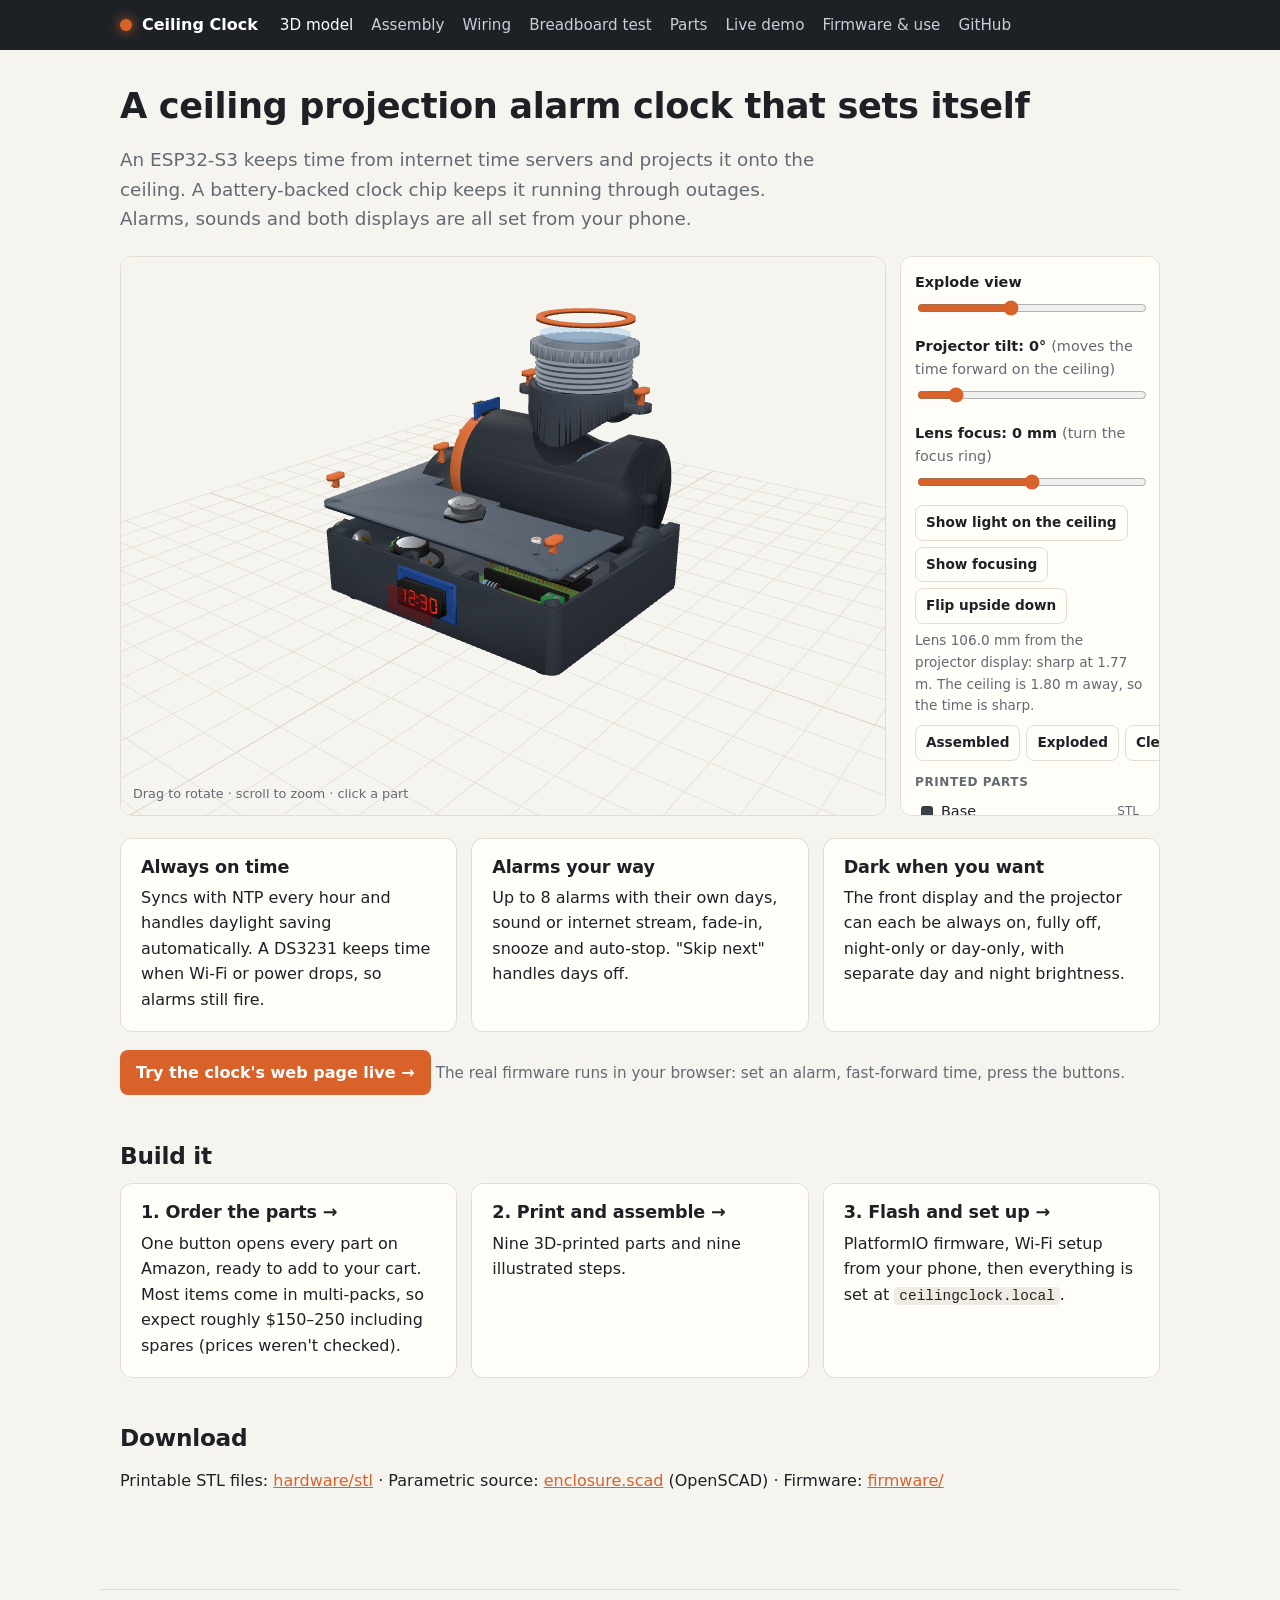
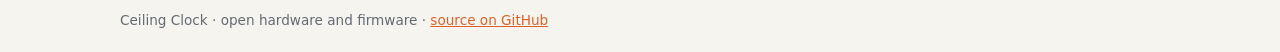
==== docs/index.html @ 02813c8c "Enclosure: TM1637 projector display in the barrel; no LED, ring or dome The display holder takes a 0" ====
<!DOCTYPE html>
<html lang="en"><head>
<meta charset="utf-8"><meta name="viewport" content="width=device-width,initial-scale=1">
<title>Ceiling Clock: a Wi-Fi ceiling projection alarm clock</title>
<meta name="description" content="Build a Wi-Fi synced ceiling projection alarm clock with an ESP32-S3: 3D model, assembly steps, wiring and parts list.">
<link rel="stylesheet" href="style.css?v=20261030v">
<script type="importmap">{"imports":{"three":"./vendor/three.module.min.js","three/addons/":"./vendor/addons/"}}</script>
</head><body>
<header class="site"><div class="in">
<a class="brand" href="index.html"><span class="dot"></span>Ceiling Clock</a>
<nav><a href="index.html" class="on">3D model</a><a href="assembly.html">Assembly</a><a href="wiring.html">Wiring</a><a href="breadboard.html">Breadboard test</a><a href="parts.html">Parts</a><a href="demo/">Live demo</a><a href="firmware.html">Firmware &amp; use</a><a href="https://github.com/ScottYates/ceilingclock">GitHub</a></nav>
</div></header>
<main>
<h1>A ceiling projection alarm clock that sets itself</h1>
<p class="lead">An ESP32-S3 keeps time from internet time servers and projects it onto the ceiling. A battery-backed clock chip keeps it running through outages. Alarms, sounds and both displays are all set from your phone.</p>

<div class="viewer-wrap">
  <div class="viewer" id="viewer"><div class="loading" id="loading">Loading 3D model…</div><div class="hint">Drag to rotate · scroll to zoom · click a part</div></div>
  <div class="panel">
    <label class="range" for="explode">Explode view</label>
    <input type="range" id="explode" min="0" max="100" value="0">
    <label class="range" for="tilt" style="margin-top:12px">Projector tilt: <b id="tiltv">0°</b> <span style="font-weight:400;color:var(--mut)">(moves the time forward on the ceiling)</span></label>
    <input type="range" id="tilt" min="-5" max="30" step="5" value="0">
    <label class="range" for="focus" style="margin-top:12px">Lens focus: <b id="focusv">0 mm</b> <span style="font-weight:400;color:var(--mut)">(turn the focus ring)</span></label>
    <input type="range" id="focus" min="-5" max="5" step="0.5" value="0">
    <div style="display:flex;gap:6px;margin-top:8px;flex-wrap:wrap">
      <button class="btn ghost" id="bBeam" style="padding:6px 10px;font-size:.85rem">Show light on the ceiling</button>
      <button class="btn ghost" id="bFocus" style="padding:6px 10px;font-size:.85rem">Show focusing</button>
      <button class="btn ghost" id="bFlip" style="padding:6px 10px;font-size:.85rem">Flip upside down</button>
    </div>
    <p id="optics" style="font-size:.85rem;color:var(--mut);margin:6px 0 0"></p>
    <div style="display:flex;gap:6px;margin-top:8px">
      <button class="btn ghost" id="bAsm" style="padding:6px 10px;font-size:.85rem">Assembled</button>
      <button class="btn ghost" id="bExp" style="padding:6px 10px;font-size:.85rem">Exploded</button>
      <button class="btn ghost" id="bClr" style="padding:6px 10px;font-size:.85rem">Clear</button>
    </div>
    <ul class="legend" id="legend"></ul>
  </div>
</div>

<div class="grid3">
  <div class="card"><h3>Always on time</h3>Syncs with NTP every hour and handles daylight saving automatically. A DS3231 keeps time when Wi-Fi or power drops, so alarms still fire.</div>
  <div class="card"><h3>Alarms your way</h3>Up to 8 alarms with their own days, sound or internet stream, fade-in, snooze and auto-stop. "Skip next" handles days off.</div>
  <div class="card"><h3>Dark when you want</h3>The front display and the projector can each be always on, fully off, night-only or day-only, with separate day and night brightness.</div>
</div>

<p style="margin:18px 0"><a class="btn" href="demo/">Try the clock's web page live →</a> <span style="color:var(--mut);font-size:.95rem">The real firmware runs in your browser: set an alarm, fast-forward time, press the buttons.</span></p>

<h2>Build it</h2>
<div class="grid3">
  <a class="card" href="parts.html" style="text-decoration:none;color:inherit"><h3>1. Order the parts →</h3>One button opens every part on Amazon, ready to add to your cart. Most items come in multi-packs, so expect roughly $150–250 including spares (prices weren't checked).</a>
  <a class="card" href="assembly.html" style="text-decoration:none;color:inherit"><h3>2. Print and assemble →</h3>Nine 3D-printed parts and nine illustrated steps.</a>
  <a class="card" href="firmware.html" style="text-decoration:none;color:inherit"><h3>3. Flash and set up →</h3>PlatformIO firmware, Wi-Fi setup from your phone, then everything is set at <code>ceilingclock.local</code>.</a>
</div>

<h2>Download</h2>
<p>Printable STL files: <a href="https://github.com/ScottYates/ceilingclock/tree/main/hardware/stl">hardware/stl</a> · Parametric source: <a href="https://github.com/ScottYates/ceilingclock/blob/main/hardware/enclosure.scad">enclosure.scad</a> (OpenSCAD) · Firmware: <a href="https://github.com/ScottYates/ceilingclock/tree/main/firmware">firmware/</a></p>
</main>
<footer>Ceiling Clock · open hardware and firmware · <a href="https://github.com/ScottYates/ceilingclock">source on GitHub</a></footer>

<script type="module">
import { createViewer } from './js/viewer.js?v=20261114';
import { PARTS } from './js/parts.js?v=20261114';
import { STEPS } from './js/steps.js?v=20261114';
import { optics } from './js/optics.js?v=20261114';

const v = createViewer(document.getElementById('viewer'));
const ex = document.getElementById('explode');
const legend = document.getElementById('legend');
let selected = null;

const groups = [['Printed parts', 'print'], ['Electronics & optics', 'part']];
for (const [title, kind] of groups) {
  const h = document.createElement('h4'); h.textContent = title; legend.appendChild(h);
  for (const [name, p] of Object.entries(PARTS)) {
    if (p.kind !== kind) continue;
    const li = document.createElement('li');
    li.dataset.name = name;
    li.innerHTML = `<span class="sw" style="background:#${p.color.toString(16).padStart(6, '0')}"></span>${p.label}` +
      (kind === 'print' ? `<a class="k" href="https://github.com/ScottYates/ceilingclock/blob/main/hardware/stl/${p.stl || name}.stl" title="View STL" onclick="event.stopPropagation()">STL</a>` : '');
    li.onclick = () => select(selected === name ? null : name);
    legend.appendChild(li);
  }
}
function select(name) {
  selected = name;
  v.setState({ highlight: name ? [name] : [] });
  legend.querySelectorAll('li').forEach((li) => li.classList.toggle('on', li.dataset.name === name));
}
v.onPick((name) => select(name && name !== selected ? name : null));
ex.oninput = () => v.setState({ explode: ex.value / 100 });
const tl = document.getElementById('tilt'), tv = document.getElementById('tiltv');
const fo = document.getElementById('focus'), fv = document.getElementById('focusv');
function showOptics() {
  const o = optics(v.focus, v.tilt);
  document.getElementById('optics').textContent = `Lens ${o.v.toFixed(1)} mm from the projector display: sharp at ${(o.sharpAt / 1000).toFixed(2)} m. ` +
    `The ceiling is ${(o.D / 1000).toFixed(2)} m away, so the time is ${o.verdict}` + (v.tilt ? ` and lands ${Math.round(o.forward / 10)} cm forward.` : '.');
  document.getElementById('bBeam').textContent = v.beam ? 'Hide the light' : 'Show light on the ceiling';
}
const showTilt = (d) => { tl.value = d; tv.textContent = d + '°'; showOptics(); };
const showFocus = (f) => { fo.value = f; fv.textContent = (f > 0 ? '+' : '') + f + ' mm'; showOptics(); };
tl.oninput = () => { v.setState({ tilt: +tl.value }); showTilt(+tl.value); };
fo.oninput = () => { v.setState({ focus: +fo.value }); showFocus(+fo.value); };
const BEAM_CAM = { camera: [2500, 450, 2900], target: [0, 1000, 250] };
document.getElementById('bBeam').onclick = () => {
  const on = !v.beam;
  v.setState(on ? { beam: true, explode: 0, ...BEAM_CAM } : { beam: false, camera: [300, 250, 390], target: [0, 40, 0] });
  ex.value = 0; showOptics();
};
// Flip upside down: same as the clock's "Flip projection" button; shows the light so you can see it turn
document.getElementById('bFlip').onclick = () => {
  const s = { flip: !v.flip };
  if (!v.beam) Object.assign(s, { beam: true, explode: 0, ...BEAM_CAM });
  v.setState(s); ex.value = 0;
  document.getElementById('bFlip').textContent = v.flip ? 'Flip back upright' : 'Flip upside down';
  showOptics();
};
// Show focusing: the light on the ceiling, then the sleeve slides from blurry to sharp
let focusAnim = null;
document.getElementById('bFocus').onclick = () => {
  cancelAnimationFrame(focusAnim);
  v.setState({ beam: true, explode: 0, ...BEAM_CAM }); ex.value = 0;
  const path = [[0, 4], [1400, -3], [2600, 1.5], [3500, -0.8], [4200, 0]];   // overshoot and settle, like turning by hand
  const t0 = performance.now();
  const step = () => {
    const t = performance.now() - t0;
    let f = 0;
    for (let i = 1; i < path.length; i++) if (t <= path[i][0]) { const [ta, fa] = path[i - 1], [tb, fb] = path[i]; const k = (t - ta) / (tb - ta); f = fa + (fb - fa) * (0.5 - Math.cos(Math.PI * k) / 2); break; }
    if (t > path[path.length - 1][0]) f = 0;
    f = Math.round(f * 10) / 10;
    v.setState({ focus: f }); showFocus(f);
    if (t <= path[path.length - 1][0]) focusAnim = requestAnimationFrame(step);
  };
  step();
};
const anim = (to) => { v.setState({ explode: to, animate: true }); ex.value = to * 100; };
document.getElementById('bAsm').onclick = () => anim(0);
document.getElementById('bExp').onclick = () => anim(1);
document.getElementById('bClr').onclick = () => select(null);

v.ready.then(() => {
  document.getElementById('loading').remove();
  // index.html#step=N shows assembly step N (used by the assembly page's "Open in 3D" links)
  const m = location.hash.match(/step=(\d+)/);
  if (m && STEPS[+m[1]]) { const s = STEPS[+m[1]].view; v.setState({ tilt: 0, focus: 0, beam: false, ...s }); ex.value = s.explode * 100; showTilt(s.tilt || 0); showFocus(s.focus || 0); }
  else { showOptics(); setTimeout(() => anim(0.4), 400); }
  window.__viewerReady = true;
}).catch((e) => { document.getElementById('loading').textContent = 'Could not load the 3D model: ' + e.message; });
window.__viewer = v;
window.__steps = STEPS;
</script>
</body></html>
---- docs/style.css ----
:root {
  --bg: #f6f4ef; --paper: #fffdf8; --ink: #1d2126; --mut: #626a73; --line: #e2ddd2;
  --acc: #d9622b; --acc-ink: #fff; --code: #efebe2; --ok: #2f8f5b; --warn: #a15c00;
  --max: 1080px;
}
* { box-sizing: border-box; }
html { -webkit-text-size-adjust: 100%; }
body { margin: 0; background: var(--bg); color: var(--ink); font: 16px/1.6 ui-sans-serif, system-ui, -apple-system, "Segoe UI", sans-serif; }
a { color: var(--acc); }
code { background: var(--code); padding: 1px 5px; border-radius: 4px; font-size: .9em; }
h1, h2, h3 { line-height: 1.2; letter-spacing: -.01em; }
h1 { font-size: 2.2rem; margin: .2em 0 .3em; }
h2 { font-size: 1.45rem; margin: 2em 0 .6em; }
h3 { font-size: 1.1rem; margin: 1.5em 0 .4em; }
table { border-collapse: collapse; width: 100%; font-size: .93rem; background: var(--paper); }
th, td { text-align: left; padding: 8px 10px; border-bottom: 1px solid var(--line); vertical-align: top; }
th { font-weight: 600; color: var(--mut); font-size: .8rem; text-transform: uppercase; letter-spacing: .04em; }

header.site { background: var(--ink); color: #fff; }
header.site .in { max-width: var(--max); margin: auto; padding: 12px 20px; display: flex; gap: 22px; align-items: center; flex-wrap: wrap; }
header.site .brand { font-weight: 700; color: #fff; text-decoration: none; display: flex; align-items: center; gap: 10px; }
header.site .brand span.dot { width: 12px; height: 12px; border-radius: 50%; background: var(--acc); box-shadow: 0 0 12px var(--acc); }
header.site nav { display: flex; gap: 18px; flex-wrap: wrap; }
header.site nav a { color: #c9ced6; text-decoration: none; font-size: .95rem; }
header.site nav a:hover, header.site nav a.on { color: #fff; }

main { max-width: var(--max); margin: auto; padding: 28px 20px 80px; }
.lead { font-size: 1.15rem; color: var(--mut); max-width: 720px; }
.card { background: var(--paper); border: 1px solid var(--line); border-radius: 12px; padding: 18px 20px; }
.grid3 { display: grid; grid-template-columns: repeat(auto-fit, minmax(220px, 1fr)); gap: 14px; }
.grid3 .card h3 { margin-top: 0; }
.btn { display: inline-block; background: var(--acc); color: var(--acc-ink); padding: 10px 16px; border-radius: 8px; text-decoration: none; font-weight: 600; border: 0; font: inherit; font-weight: 600; cursor: pointer; }
.btn.ghost { background: transparent; color: var(--ink); border: 1px solid var(--line); }
.note { border-left: 3px solid var(--warn); background: #fbf3e4; padding: 10px 14px; border-radius: 0 8px 8px 0; font-size: .95rem; }

/* 3D viewer */
.viewer-wrap { display: grid; grid-template-columns: 1fr 260px; gap: 14px; margin: 22px 0; }
.viewer { position: relative; height: 560px; border-radius: 12px; overflow: hidden; border: 1px solid var(--line); background: var(--bg); }
.viewer canvas { display: block; touch-action: none; }
.viewer .hint { position: absolute; left: 12px; bottom: 10px; font-size: .8rem; color: var(--mut); pointer-events: none; }
.viewer .loading { position: absolute; inset: 0; display: grid; place-items: center; color: var(--mut); }
.panel { background: var(--paper); border: 1px solid var(--line); border-radius: 12px; padding: 14px; font-size: .9rem; max-height: 560px; overflow: auto; }
.panel label.range { display: block; font-weight: 600; margin-bottom: 4px; }
.panel input[type=range] { width: 100%; accent-color: var(--acc); }
.legend { list-style: none; margin: 10px 0 0; padding: 0; }
.legend li { display: flex; align-items: center; gap: 8px; padding: 4px 6px; border-radius: 6px; cursor: pointer; }
.legend li:hover, .legend li.on { background: #f1ece2; }
.legend .sw { width: 12px; height: 12px; border-radius: 3px; flex: none; border: 1px solid rgba(0,0,0,.15); }
.legend .k { margin-left: auto; color: var(--mut); font-size: .75rem; }
.legend h4 { margin: 12px 0 4px; font-size: .75rem; text-transform: uppercase; letter-spacing: .05em; color: var(--mut); }

/* steps */
.step { display: grid; grid-template-columns: 420px 1fr; gap: 24px; padding: 26px 0; border-top: 1px solid var(--line); }
.step img { width: 100%; border-radius: 10px; border: 1px solid var(--line); background: var(--paper); }
.step .num { color: var(--acc); font-weight: 700; font-size: .85rem; letter-spacing: .05em; text-transform: uppercase; }
.step h2 { margin: .1em 0 .5em; }
.step ul, .step ol { padding-left: 1.3em; }
.step li { margin: .3em 0; }

/* parts */
.cartbar { position: sticky; top: 0; z-index: 2; background: var(--paper); border: 1px solid var(--line); border-radius: 12px; padding: 12px 16px; display: flex; gap: 14px; align-items: center; flex-wrap: wrap; margin: 18px 0; }
.cartbar .sum { color: var(--mut); }
tr.off td { color: #a6a9ad; }
td.chk { width: 34px; }
td .alt { color: var(--mut); font-size: .82rem; }

.wiring svg { width: 100%; height: auto; background: var(--paper); border: 1px solid var(--line); border-radius: 12px; }

footer { max-width: var(--max); margin: auto; padding: 20px; color: var(--mut); font-size: .85rem; border-top: 1px solid var(--line); }

@media (max-width: 860px) {
  .viewer-wrap { grid-template-columns: 1fr; }
  .viewer { height: 420px; }
  .panel { max-height: none; }
  .step { grid-template-columns: 1fr; }
}
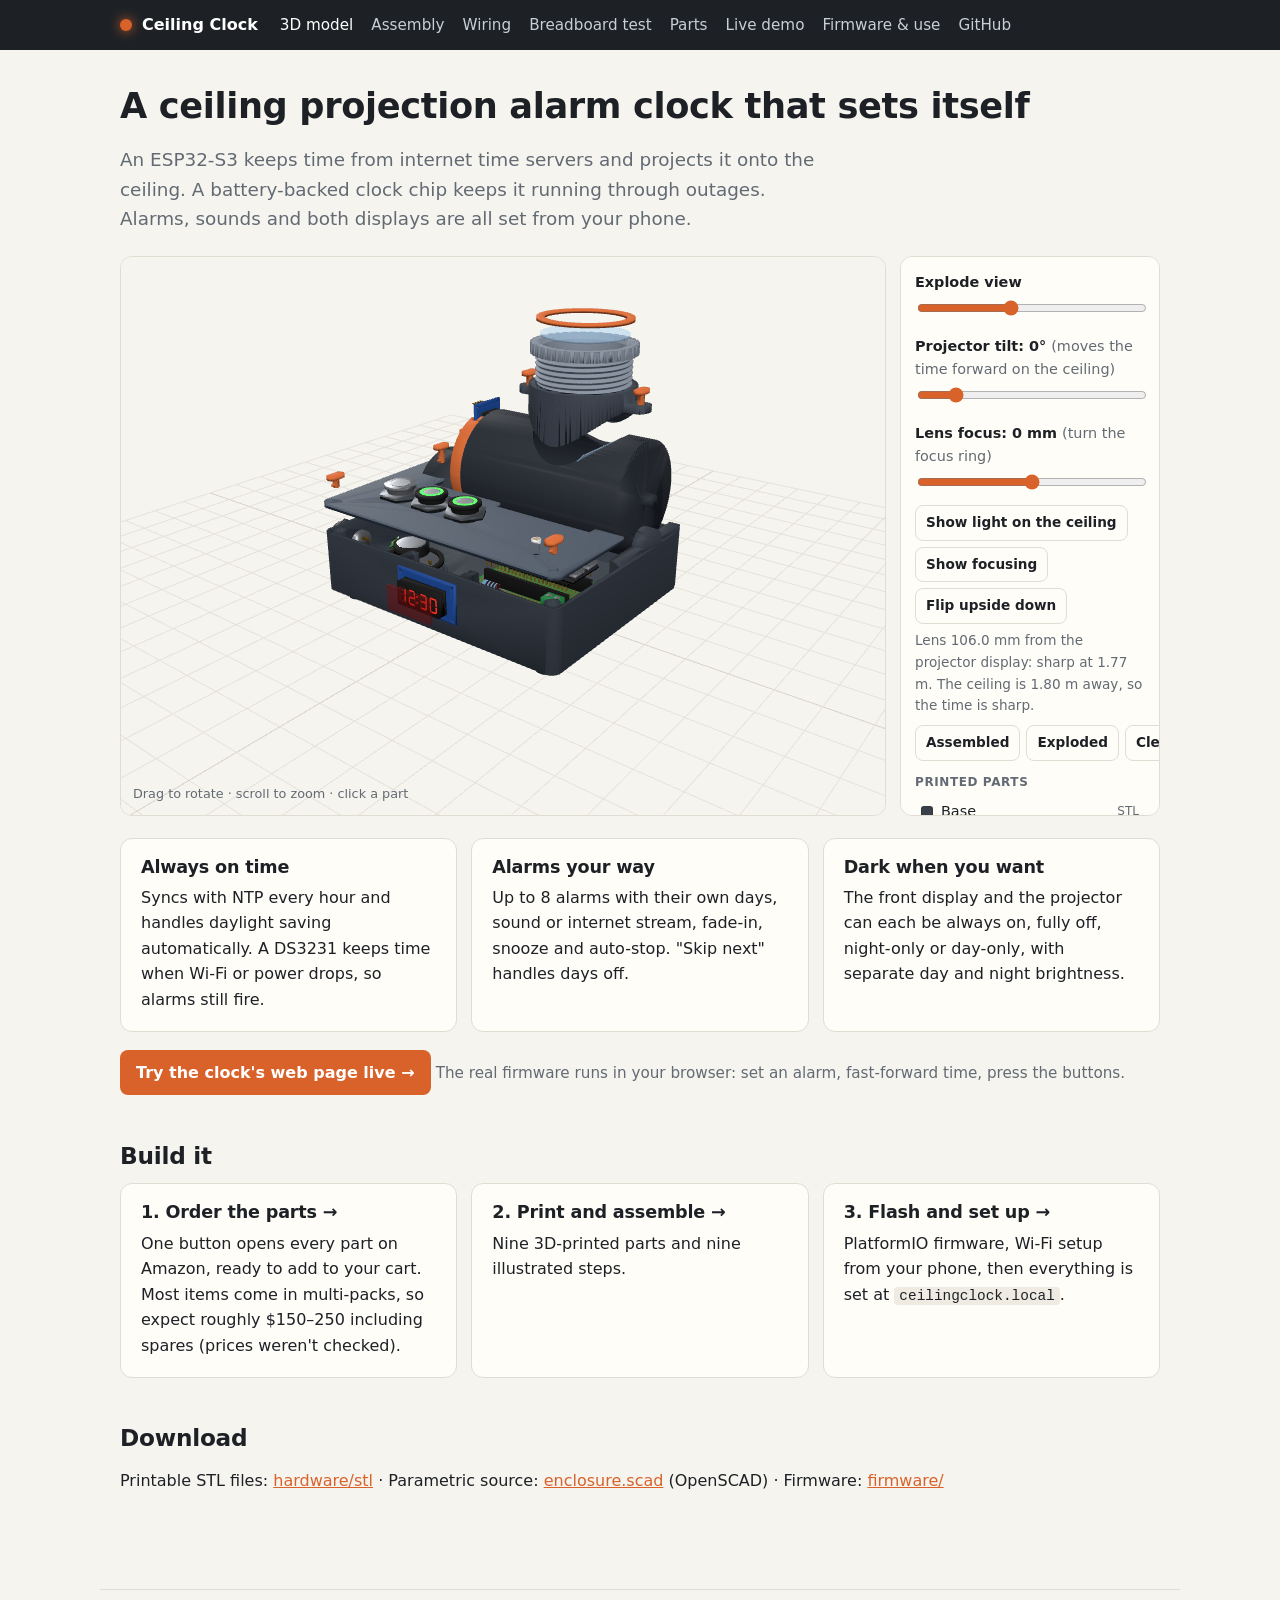
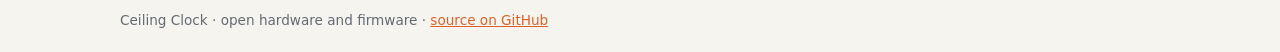
==== commit 8b65b8ea: "Alarm buttons in the build guides, parts list and case Breadboard guide: a new step wires two push b" ====
--- a/docs/index.html
+++ b/docs/index.html
@@ -59,10 +59,10 @@
 <footer>Ceiling Clock · open hardware and firmware · <a href="https://github.com/ScottYates/ceilingclock">source on GitHub</a></footer>
 
 <script type="module">
-import { createViewer } from './js/viewer.js?v=20261114';
-import { PARTS } from './js/parts.js?v=20261114';
-import { STEPS } from './js/steps.js?v=20261114';
-import { optics } from './js/optics.js?v=20261114';
+import { createViewer } from './js/viewer.js?v=20261115';
+import { PARTS } from './js/parts.js?v=20261115';
+import { STEPS } from './js/steps.js?v=20261115';
+import { optics } from './js/optics.js?v=20261115';
 
 const v = createViewer(document.getElementById('viewer'));
 const ex = document.getElementById('explode');
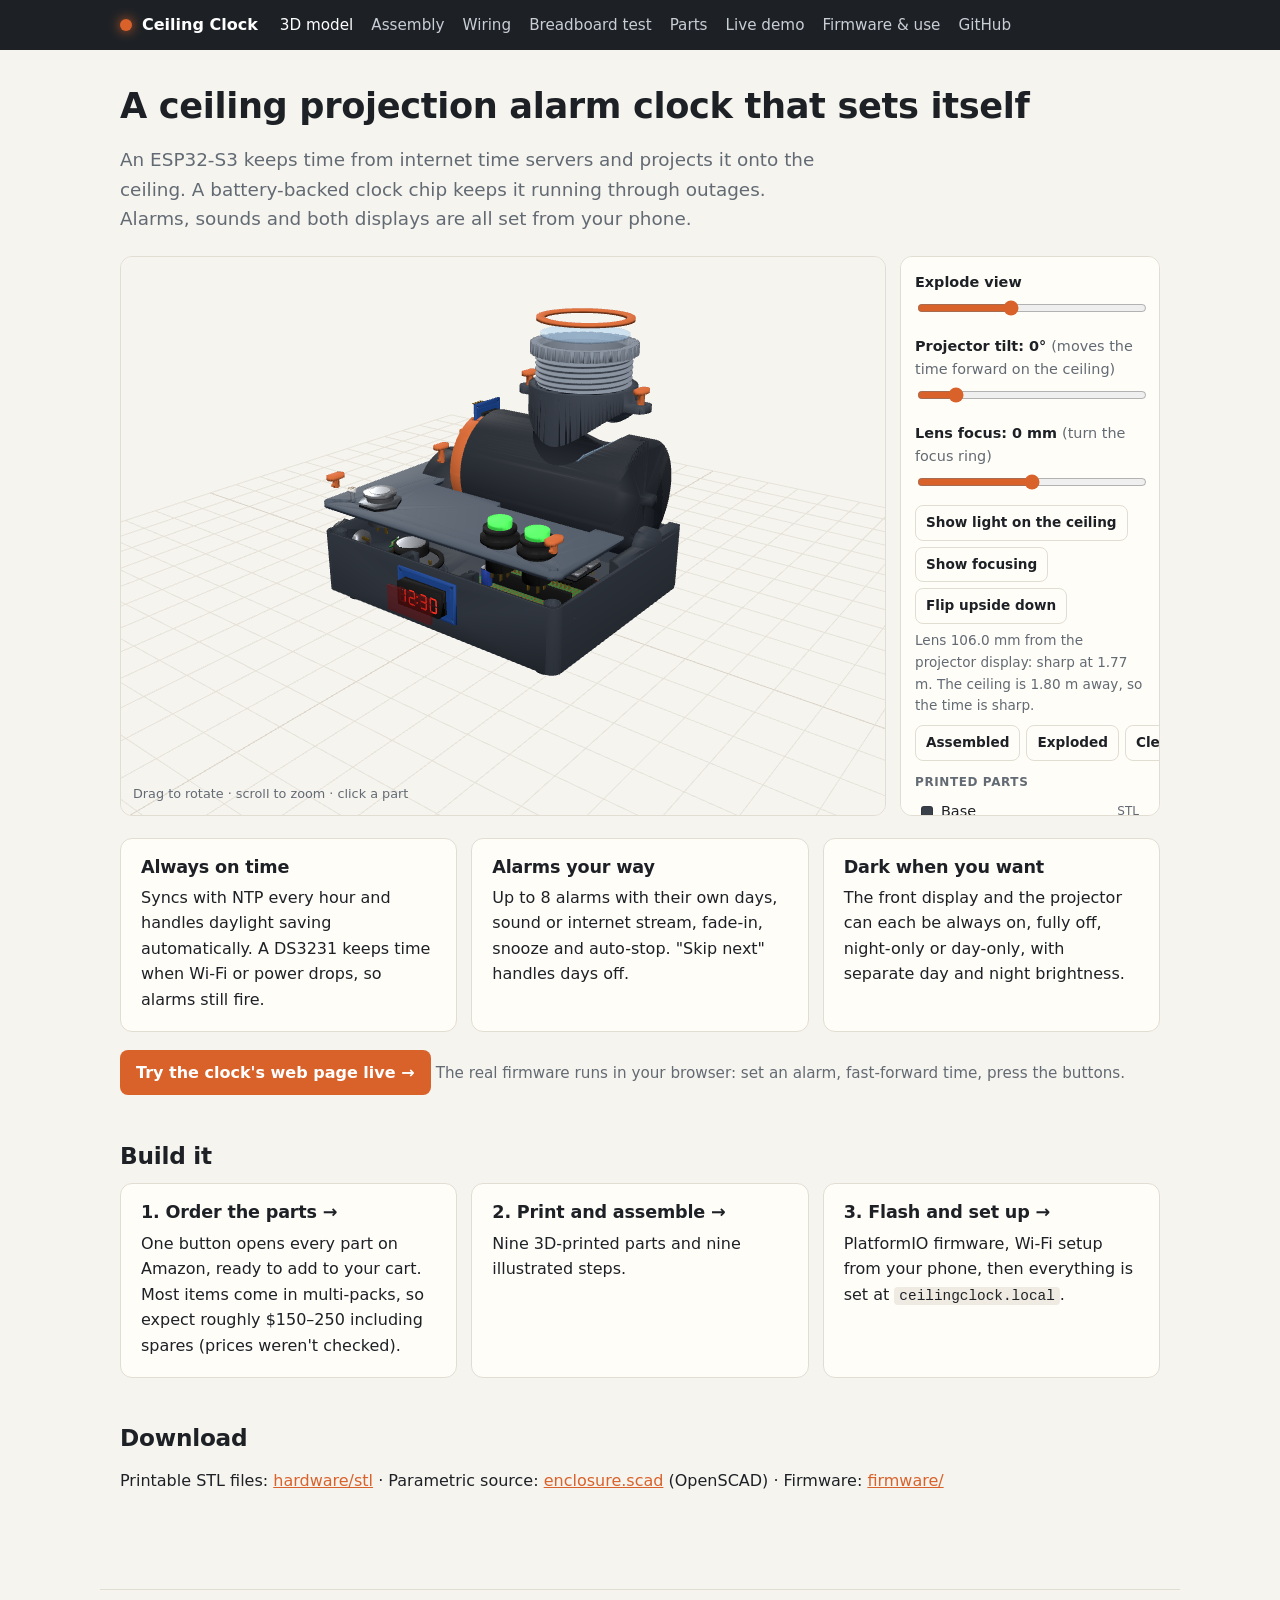
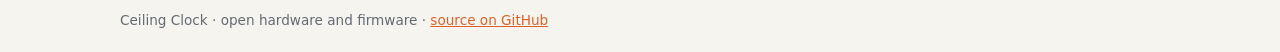
==== commit 0b792fa9: "Case: top buttons in a row along the front, alarm buttons far right Snooze stays at the left; the tw" ====
--- a/docs/index.html
+++ b/docs/index.html
@@ -59,10 +59,10 @@
 <footer>Ceiling Clock · open hardware and firmware · <a href="https://github.com/ScottYates/ceilingclock">source on GitHub</a></footer>
 
 <script type="module">
-import { createViewer } from './js/viewer.js?v=20261115';
-import { PARTS } from './js/parts.js?v=20261115';
-import { STEPS } from './js/steps.js?v=20261115';
-import { optics } from './js/optics.js?v=20261115';
+import { createViewer } from './js/viewer.js?v=20261115b';
+import { PARTS } from './js/parts.js?v=20261115b';
+import { STEPS } from './js/steps.js?v=20261115b';
+import { optics } from './js/optics.js?v=20261115b';
 
 const v = createViewer(document.getElementById('viewer'));
 const ex = document.getElementById('explode');
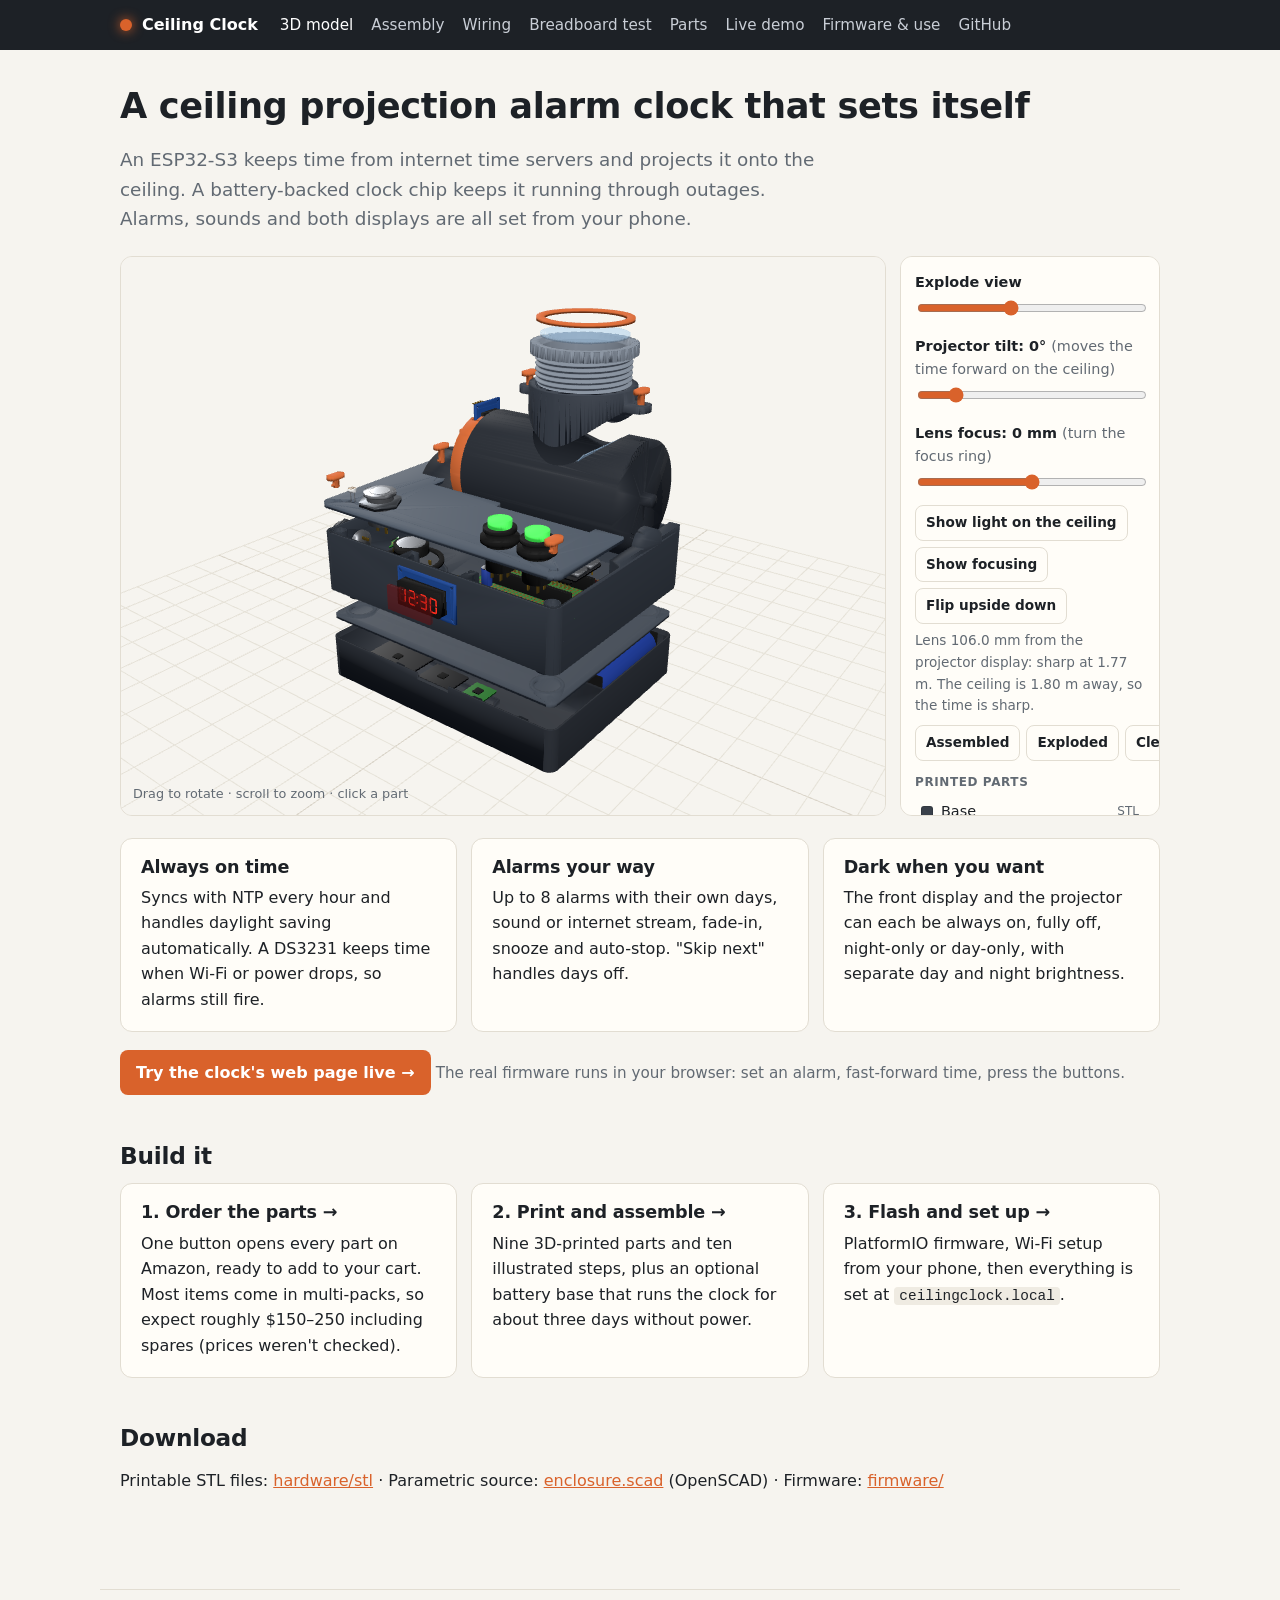
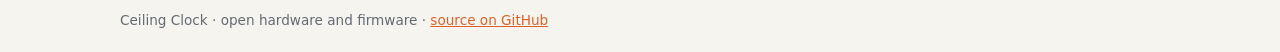
==== commit 134c44ae: "Battery base: charger, fuel gauge and 5 V boost with an 80% charge limit (2.6.0) - Firmware 2.6.0: M" ====
--- a/docs/index.html
+++ b/docs/index.html
@@ -49,7 +49,7 @@
 <h2>Build it</h2>
 <div class="grid3">
   <a class="card" href="parts.html" style="text-decoration:none;color:inherit"><h3>1. Order the parts →</h3>One button opens every part on Amazon, ready to add to your cart. Most items come in multi-packs, so expect roughly $150–250 including spares (prices weren't checked).</a>
-  <a class="card" href="assembly.html" style="text-decoration:none;color:inherit"><h3>2. Print and assemble →</h3>Nine 3D-printed parts and nine illustrated steps.</a>
+  <a class="card" href="assembly.html" style="text-decoration:none;color:inherit"><h3>2. Print and assemble →</h3>Nine 3D-printed parts and ten illustrated steps, plus an optional battery base that runs the clock for about three days without power.</a>
   <a class="card" href="firmware.html" style="text-decoration:none;color:inherit"><h3>3. Flash and set up →</h3>PlatformIO firmware, Wi-Fi setup from your phone, then everything is set at <code>ceilingclock.local</code>.</a>
 </div>
 
@@ -59,10 +59,10 @@
 <footer>Ceiling Clock · open hardware and firmware · <a href="https://github.com/ScottYates/ceilingclock">source on GitHub</a></footer>
 
 <script type="module">
-import { createViewer } from './js/viewer.js?v=20261115b';
-import { PARTS } from './js/parts.js?v=20261115b';
-import { STEPS } from './js/steps.js?v=20261115b';
-import { optics } from './js/optics.js?v=20261115b';
+import { createViewer } from './js/viewer.js?v=20261116a';
+import { PARTS } from './js/parts.js?v=20261116a';
+import { STEPS } from './js/steps.js?v=20261116a';
+import { optics } from './js/optics.js?v=20261116a';
 
 const v = createViewer(document.getElementById('viewer'));
 const ex = document.getElementById('explode');
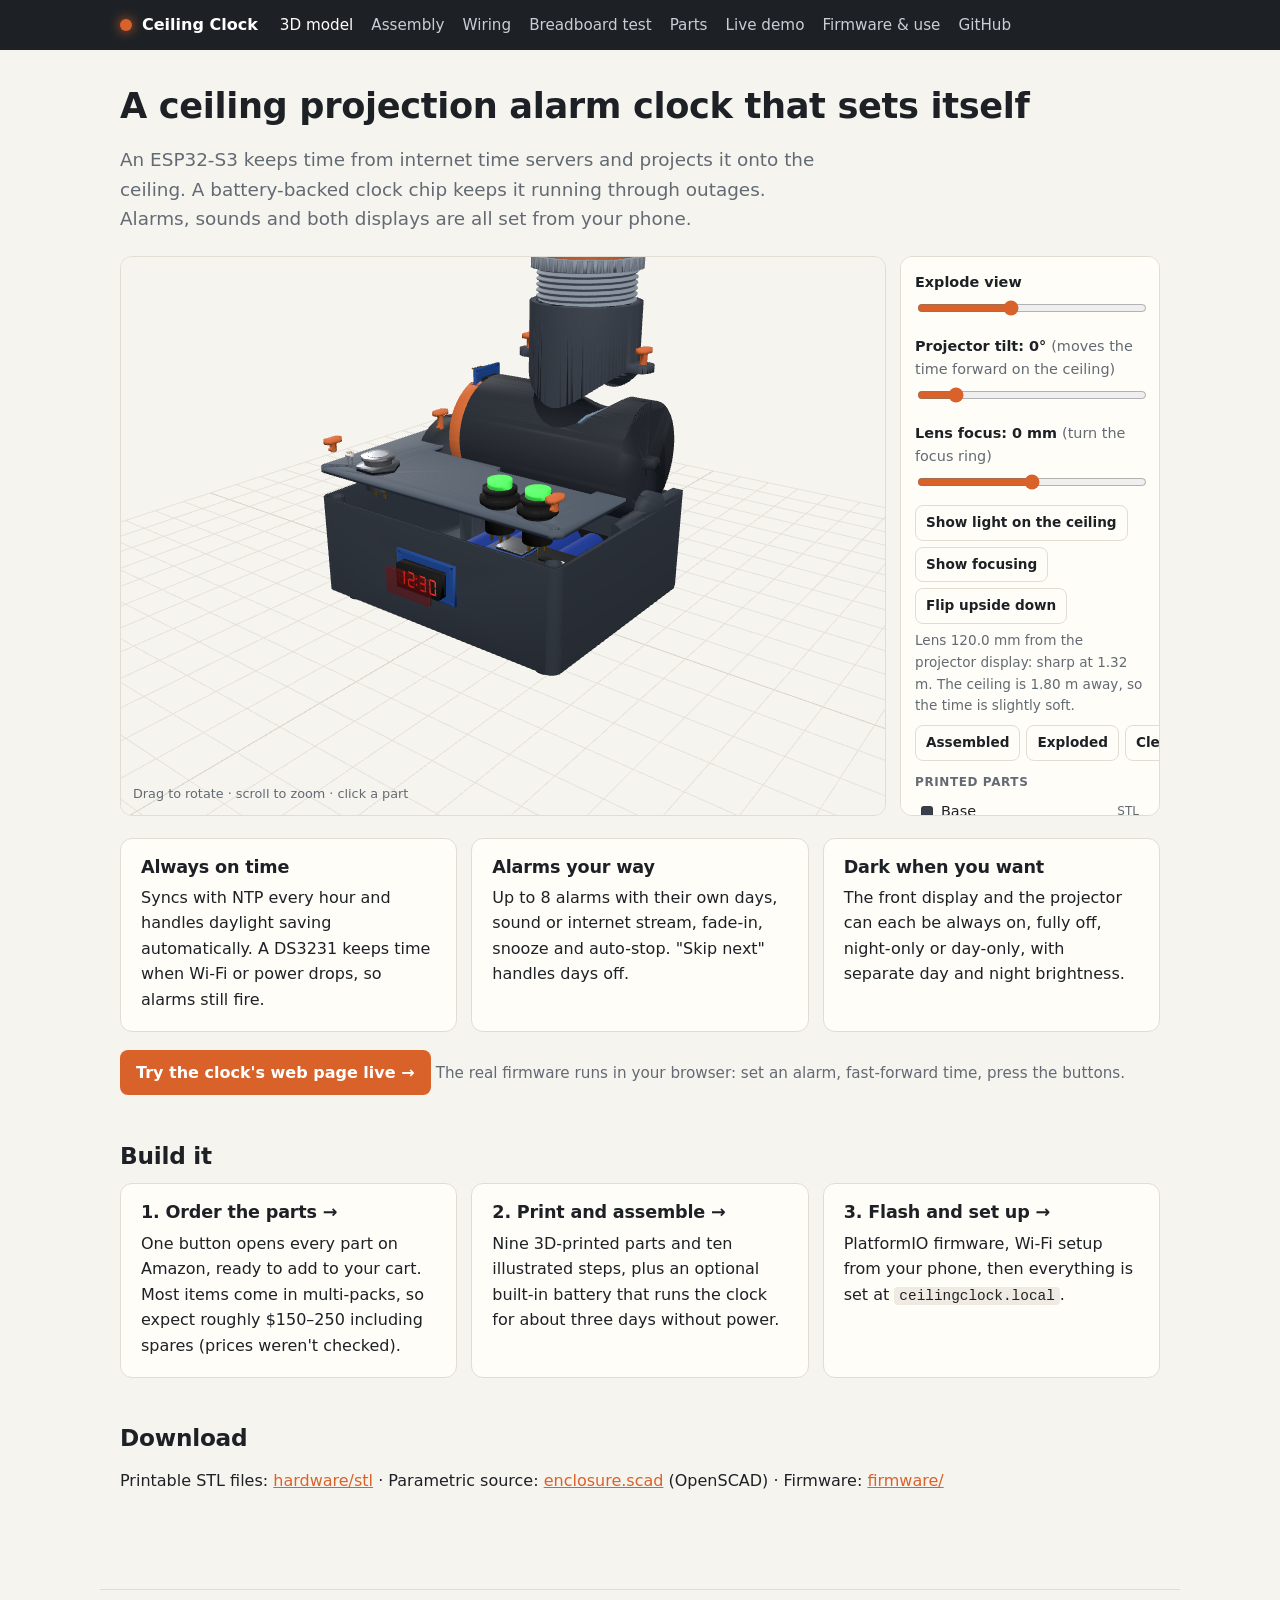
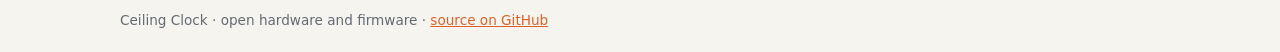
==== commit f6f72c42: "Battery inside the case: one pack under the barrel; the separate battery base is gone The base is 22" ====
--- a/docs/index.html
+++ b/docs/index.html
@@ -49,7 +49,7 @@
 <h2>Build it</h2>
 <div class="grid3">
   <a class="card" href="parts.html" style="text-decoration:none;color:inherit"><h3>1. Order the parts →</h3>One button opens every part on Amazon, ready to add to your cart. Most items come in multi-packs, so expect roughly $150–250 including spares (prices weren't checked).</a>
-  <a class="card" href="assembly.html" style="text-decoration:none;color:inherit"><h3>2. Print and assemble →</h3>Nine 3D-printed parts and ten illustrated steps, plus an optional battery base that runs the clock for about three days without power.</a>
+  <a class="card" href="assembly.html" style="text-decoration:none;color:inherit"><h3>2. Print and assemble →</h3>Nine 3D-printed parts and ten illustrated steps, plus an optional built-in battery that runs the clock for about three days without power.</a>
   <a class="card" href="firmware.html" style="text-decoration:none;color:inherit"><h3>3. Flash and set up →</h3>PlatformIO firmware, Wi-Fi setup from your phone, then everything is set at <code>ceilingclock.local</code>.</a>
 </div>
 
@@ -59,10 +59,10 @@
 <footer>Ceiling Clock · open hardware and firmware · <a href="https://github.com/ScottYates/ceilingclock">source on GitHub</a></footer>
 
 <script type="module">
-import { createViewer } from './js/viewer.js?v=20261116a';
-import { PARTS } from './js/parts.js?v=20261116a';
-import { STEPS } from './js/steps.js?v=20261116a';
-import { optics } from './js/optics.js?v=20261116a';
+import { createViewer } from './js/viewer.js?v=20261120a';
+import { PARTS } from './js/parts.js?v=20261120a';
+import { STEPS } from './js/steps.js?v=20261120a';
+import { optics } from './js/optics.js?v=20261120a';
 
 const v = createViewer(document.getElementById('viewer'));
 const ex = document.getElementById('explode');
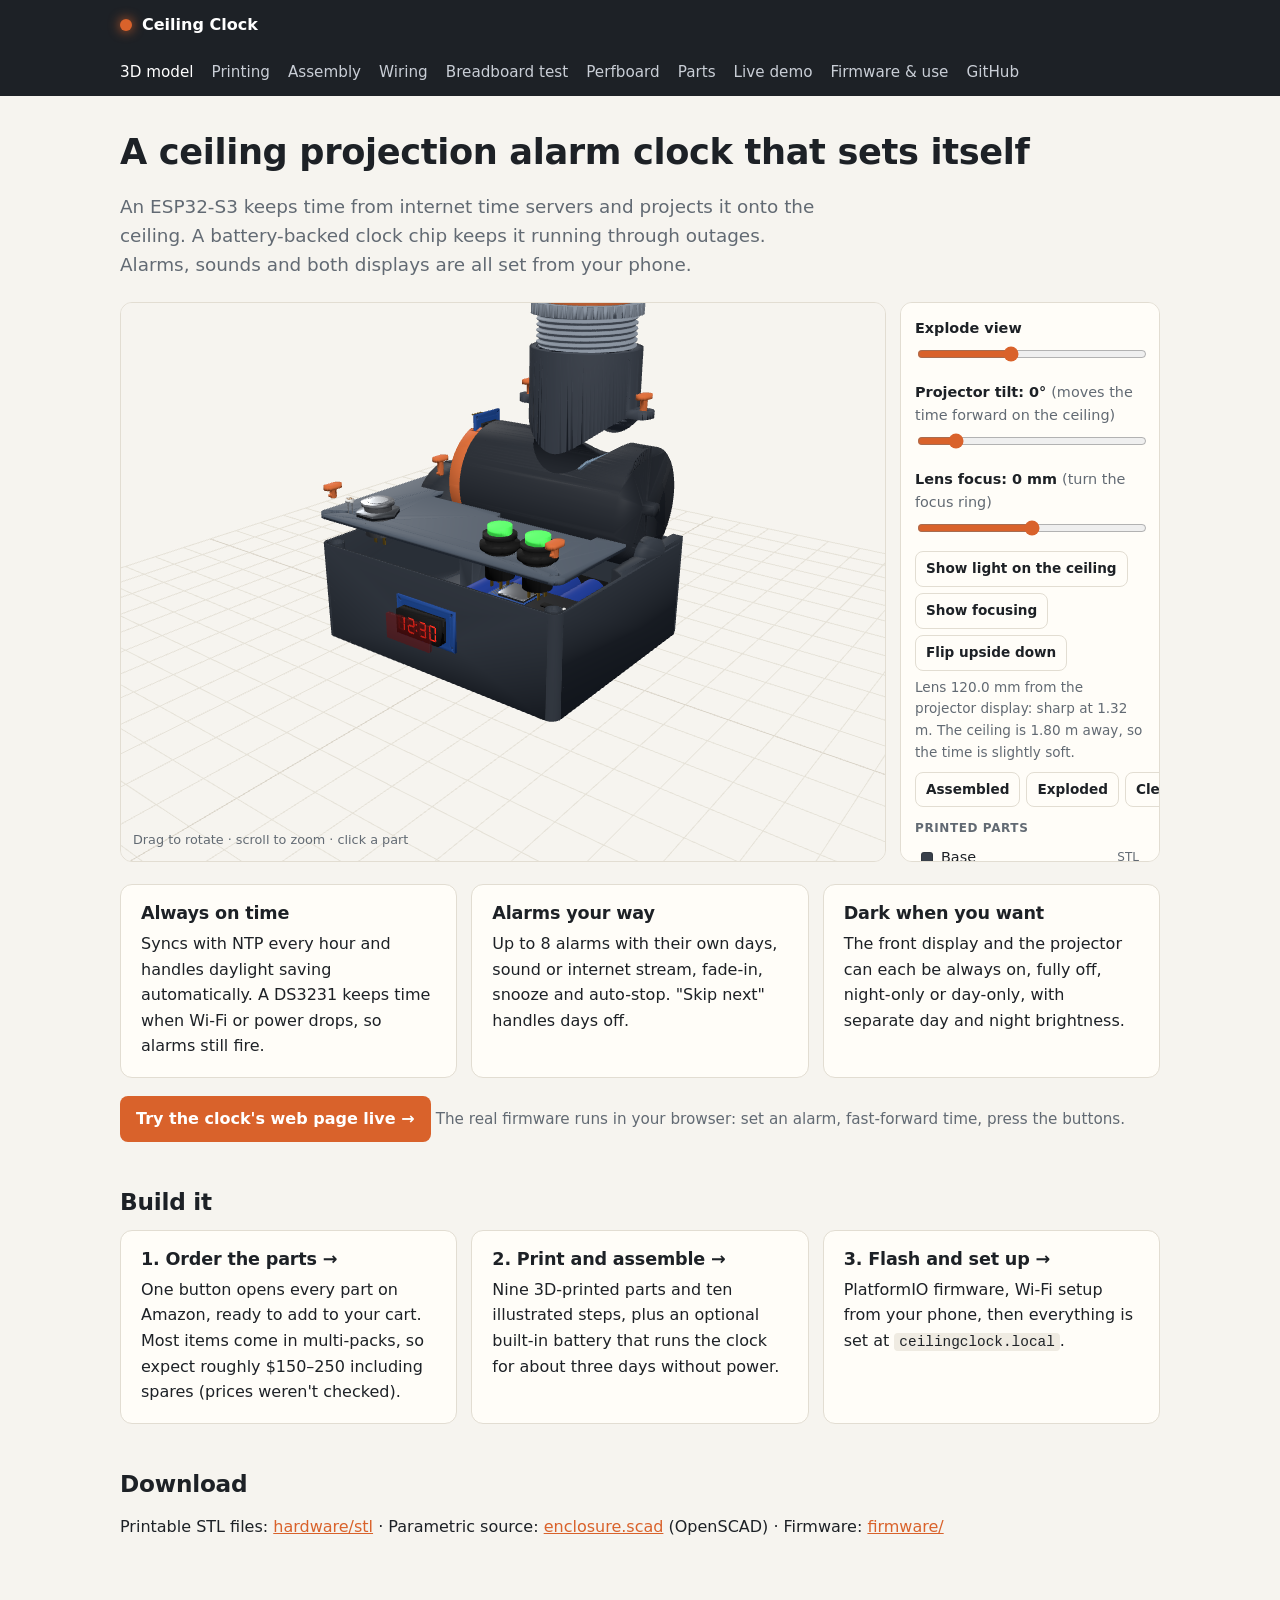
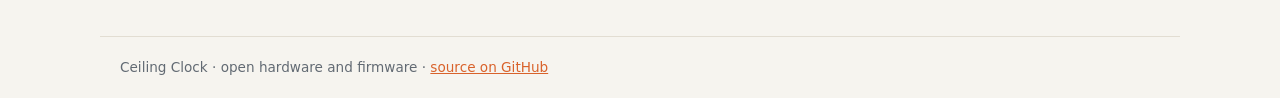
==== commit bd35391e: "Printing page, perfboard wiring guide, labels kept clear of wires - docs/printing.html (hardware/mak" ====
--- a/docs/index.html
+++ b/docs/index.html
@@ -8,7 +8,7 @@
 </head><body>
 <header class="site"><div class="in">
 <a class="brand" href="index.html"><span class="dot"></span>Ceiling Clock</a>
-<nav><a href="index.html" class="on">3D model</a><a href="assembly.html">Assembly</a><a href="wiring.html">Wiring</a><a href="breadboard.html">Breadboard test</a><a href="parts.html">Parts</a><a href="demo/">Live demo</a><a href="firmware.html">Firmware &amp; use</a><a href="https://github.com/ScottYates/ceilingclock">GitHub</a></nav>
+<nav><a href="index.html" class="on">3D model</a><a href="printing.html">Printing</a><a href="assembly.html">Assembly</a><a href="wiring.html">Wiring</a><a href="breadboard.html">Breadboard test</a><a href="perfboard.html">Perfboard</a><a href="parts.html">Parts</a><a href="demo/">Live demo</a><a href="firmware.html">Firmware &amp; use</a><a href="https://github.com/ScottYates/ceilingclock">GitHub</a></nav>
 </div></header>
 <main>
 <h1>A ceiling projection alarm clock that sets itself</h1>
@@ -59,10 +59,10 @@
 <footer>Ceiling Clock · open hardware and firmware · <a href="https://github.com/ScottYates/ceilingclock">source on GitHub</a></footer>
 
 <script type="module">
-import { createViewer } from './js/viewer.js?v=20261120a';
-import { PARTS } from './js/parts.js?v=20261120a';
-import { STEPS } from './js/steps.js?v=20261120a';
-import { optics } from './js/optics.js?v=20261120a';
+import { createViewer } from './js/viewer.js?v=20261120b';
+import { PARTS } from './js/parts.js?v=20261120b';
+import { STEPS } from './js/steps.js?v=20261120b';
+import { optics } from './js/optics.js?v=20261120b';
 
 const v = createViewer(document.getElementById('viewer'));
 const ex = document.getElementById('explode');
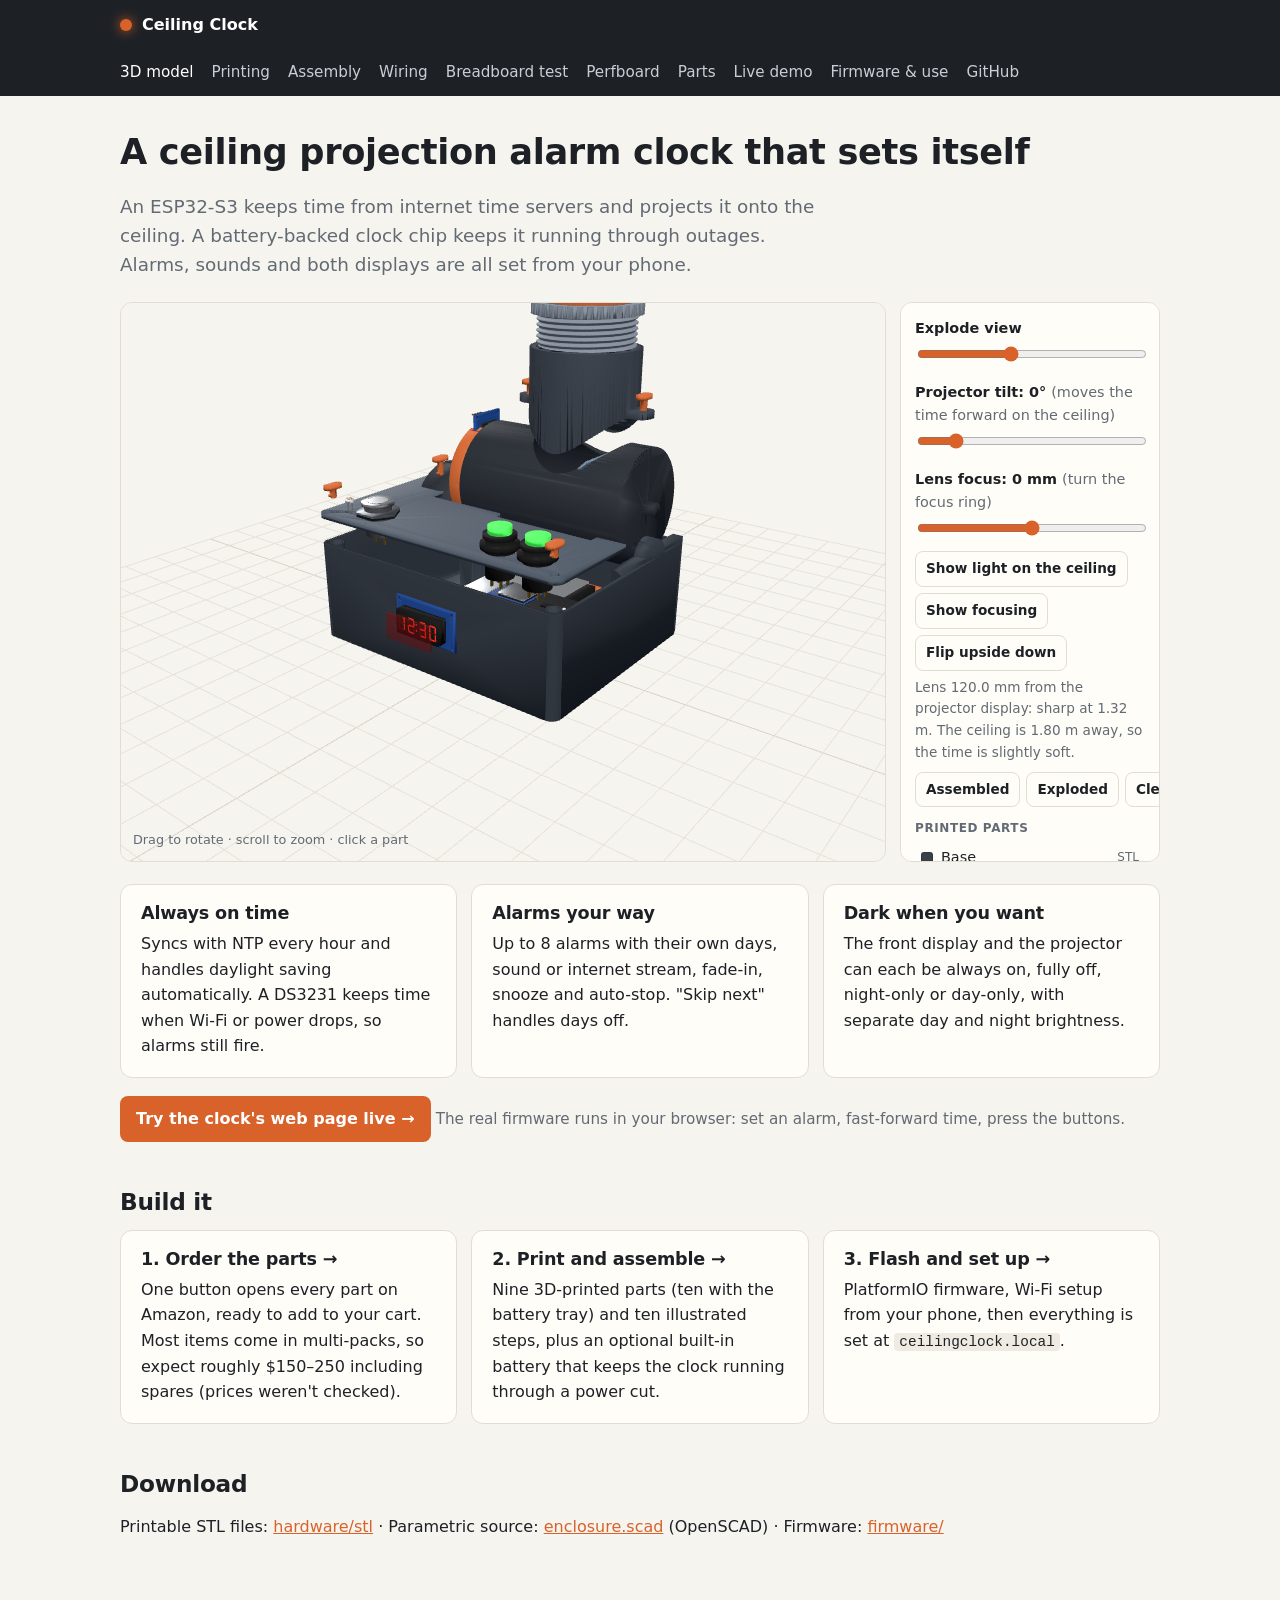
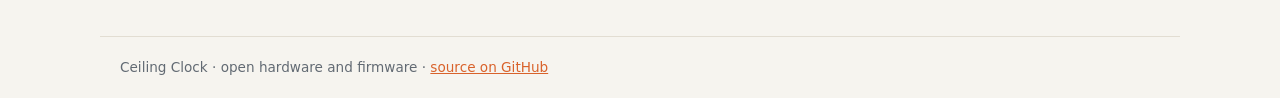
==== commit cad4c1a6: "Battery: 5000 mAh LiPo pouch in a printed tray Scott chose a 3.7 V 5000 mAh 955565 pouch cell (65 x " ====
--- a/docs/index.html
+++ b/docs/index.html
@@ -49,7 +49,7 @@
 <h2>Build it</h2>
 <div class="grid3">
   <a class="card" href="parts.html" style="text-decoration:none;color:inherit"><h3>1. Order the parts →</h3>One button opens every part on Amazon, ready to add to your cart. Most items come in multi-packs, so expect roughly $150–250 including spares (prices weren't checked).</a>
-  <a class="card" href="assembly.html" style="text-decoration:none;color:inherit"><h3>2. Print and assemble →</h3>Nine 3D-printed parts and ten illustrated steps, plus an optional built-in battery that runs the clock for about three days without power.</a>
+  <a class="card" href="assembly.html" style="text-decoration:none;color:inherit"><h3>2. Print and assemble →</h3>Nine 3D-printed parts (ten with the battery tray) and ten illustrated steps, plus an optional built-in battery that keeps the clock running through a power cut.</a>
   <a class="card" href="firmware.html" style="text-decoration:none;color:inherit"><h3>3. Flash and set up →</h3>PlatformIO firmware, Wi-Fi setup from your phone, then everything is set at <code>ceilingclock.local</code>.</a>
 </div>
 
